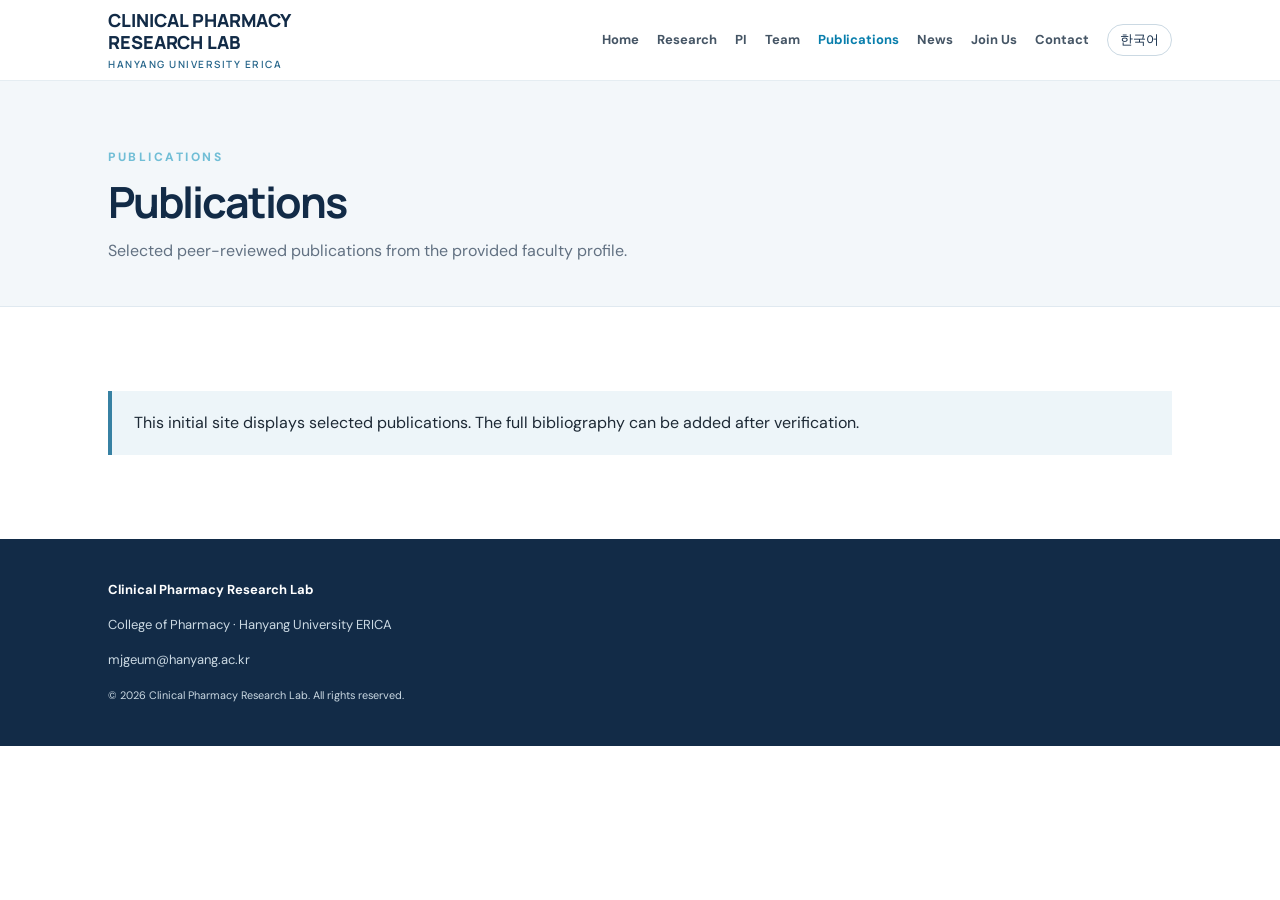
==== publications.html @ fd106b97 "Add files via upload" ====
<!doctype html><html lang="en"><head><meta charset="utf-8"><meta name="viewport" content="width=device-width,initial-scale=1"><meta name="description" content="Clinical Pharmacy Research Lab, Hanyang University ERICA. Medication effectiveness, safety and evidence-based pharmacy research."><title>Publications | Clinical Pharmacy Research Lab · Hanyang University</title><link rel="stylesheet" href="style.css"></head><body><header><div class="wrap top"><a class="brand" href="index.html">CLINICAL PHARMACY<br>RESEARCH LAB<small>HANYANG UNIVERSITY ERICA</small></a><nav><a class="" href="index.html"><span class="en">Home</span><span class="ko" hidden>홈</span></a><a class="" href="research.html"><span class="en">Research</span><span class="ko" hidden>연구</span></a><a class="" href="pi.html"><span class="en">PI</span><span class="ko" hidden>교수소개</span></a><a class="" href="team.html"><span class="en">Team</span><span class="ko" hidden>구성원</span></a><a class="active" href="publications.html"><span class="en">Publications</span><span class="ko" hidden>논문</span></a><a class="" href="news.html"><span class="en">News</span><span class="ko" hidden>소식</span></a><a class="" href="join.html"><span class="en">Join Us</span><span class="ko" hidden>모집</span></a><a class="" href="contact.html"><span class="en">Contact</span><span class="ko" hidden>연락처</span></a><button class="lang" id="language" aria-label="Toggle language">한국어</button></nav></div></header><main><div class="pagehead"><div class="wrap"><div class="eyebrow">PUBLICATIONS</div><h1><span class="en">Publications</span><span class="ko" hidden>주요 연구실적</span></h1><p><span class="en">Selected peer-reviewed publications from the provided faculty profile.</span><span class="ko" hidden>첨부된 교수 프로필에 수록된 학술논문 중 주요 논문을 우선 정리했습니다.</span></p></div></div><section class="section"><div class="wrap"><div class="notice"><span class="en">This initial site displays selected publications. The full bibliography can be added after verification.</span><span class="ko" hidden>현재는 주요 논문을 먼저 수록했습니다. 전체 논문 목록은 확인 후 추가할 수 있습니다.</span></div><div id="pubs"></div></div></section></main><footer class="footer"><div class="wrap"><strong>Clinical Pharmacy Research Lab</strong><p>College of Pharmacy · Hanyang University ERICA</p><p>mjgeum@hanyang.ac.kr</p><small>© 2026 Clinical Pharmacy Research Lab. All rights reserved.</small></div></footer><script src="data.js"></script><script src="script.js"></script></body></html>
---- style.css ----
@import url('https://fonts.googleapis.com/css2?family=DM+Sans:wght@400;500;600;700&family=Manrope:wght@400;500;600;700;800&display=swap');:root{--navy:#122b47;--blue:#26658a;--light:#f3f7fa;--ink:#1d2935;--muted:#627182}*{box-sizing:border-box}body{margin:0;font-family:'DM Sans',Arial,sans-serif;color:var(--ink);line-height:1.7}a{color:inherit;text-decoration:none}header{background:white;border-bottom:1px solid #e5edf2;position:sticky;top:0;z-index:10}.wrap{max-width:1120px;margin:auto;padding:0 28px}.top{display:flex;align-items:center;justify-content:space-between;gap:20px;min-height:80px}.brand{font-family:Manrope,sans-serif;font-size:18px;font-weight:800;color:var(--navy);line-height:1.2}.brand small{display:block;font-size:10px;font-weight:600;letter-spacing:1.5px;color:var(--blue);margin-top:5px}nav{display:flex;gap:18px;align-items:center;flex-wrap:wrap}nav a{font-size:13px;font-weight:700;color:#455565}nav a.active,nav a:hover{color:#087eac}.lang{border:1px solid #cbd9e3;border-radius:20px;padding:6px 12px;background:white;cursor:pointer;color:var(--navy)}.hero{background:linear-gradient(110deg,#102940 0%,#1c5273 68%,#327d98 100%);color:white;padding:100px 0 105px}.eyebrow{font-size:12px;font-weight:800;letter-spacing:2.5px;text-transform:uppercase;color:#71bed6}.hero .eyebrow{color:#a9e2ef}h1,h2,h3{font-family:Manrope,Arial,sans-serif;line-height:1.25}h1{font-size:clamp(36px,5.5vw,64px);max-width:850px;margin:18px 0 24px;letter-spacing:-2px}h2{font-size:32px;letter-spacing:-.7px;color:var(--navy);margin:10px 0 25px}h3{font-size:19px;color:var(--navy)}.lead{font-size:18px;max-width:770px;opacity:.92}.btn{display:inline-block;background:white;color:var(--navy);padding:12px 22px;font-weight:700;border-radius:4px;margin:20px 10px 0 0}.btn.secondary{background:transparent;color:white;border:1px solid #b5d5e4}.pagehead{padding:66px 0 42px;background:var(--light);border-bottom:1px solid #e0e9f0}.pagehead h1{font-size:43px;color:var(--navy);margin:8px 0}.pagehead p{color:var(--muted);margin:0}.section{padding:64px 0}.section.alt{background:#f7fafc}.cards{display:grid;grid-template-columns:repeat(2,1fr);gap:20px}.card{border:1px solid #dce6ee;background:white;border-radius:8px;padding:28px}.card .num{font-weight:800;color:#2e86a7;font-size:12px;letter-spacing:2px}.card p{color:#536476;margin-bottom:0}.small{color:var(--muted);font-size:14px}.pill{display:inline-block;background:#e7f2f7;color:#1d6685;padding:5px 10px;font-size:12px;font-weight:700;border-radius:30px}.timeline{border-left:2px solid #d4e4ed;padding-left:25px}.timeline p{margin:0 0 20px}.timeline strong{display:block;color:var(--navy)}.pub{padding:20px 0;border-bottom:1px solid #e4edf3}.pub .year{font-size:12px;font-weight:800;color:#247d9d}.pub h3{font-size:16px;margin:5px 0}.pub p{font-size:13px;color:#657686;margin:3px 0}.notice{background:#edf5f9;border-left:4px solid #3781a3;padding:18px 22px;margin:20px 0}.footer{background:#122b47;color:#cbd9e3;padding:40px 0;font-size:13px}.footer strong{color:white}.split{display:grid;grid-template-columns:1fr 1fr;gap:40px}.portrait{background:#e6eff5;border:1px dashed #a8bdcb;border-radius:8px;min-height:240px;display:flex;align-items:center;justify-content:center;color:#688297;text-align:center;padding:20px}ul{padding-left:20px}li{margin:8px 0}@media(max-width:820px){.top{display:block;padding:16px 0}nav{margin-top:18px;gap:12px}.cards,.split{grid-template-columns:1fr}.hero{padding:70px 0}.section{padding:42px 0}}
/* Join Us */
.admission{padding:28px;border:1px solid #d9e4ed;border-radius:12px;background:#f6f9fc;margin-bottom:30px}.admission h2{margin:13px 0}.admission-link{display:inline-block;background:#184e80;color:#fff!important;text-decoration:none;margin-top:12px}.join-cards{display:grid;grid-template-columns:repeat(3,minmax(0,1fr));gap:18px}.join-card{padding:22px;border:1px solid #d9e3ed;border-radius:12px;background:#fff}.join-card h3{font-size:17px;margin:0 0 12px;color:#142e4c}.join-card p{font-size:14px;line-height:1.85;color:#52657b}.apply-heading{margin:45px 0 25px}.apply-steps{display:grid;grid-template-columns:repeat(4,minmax(0,1fr));gap:12px}.apply-step{border-top:2px solid #b9cfe2;padding-top:18px;position:relative}.apply-step:before{content:"";position:absolute;top:-7px;left:0;width:12px;height:12px;border-radius:50%;background:#174e83}.apply-step:last-child:before{background:#e9812f}.apply-step b{font-size:12px;color:#e97827;letter-spacing:.06em}.apply-step h3{font-size:15px;margin:8px 0}.apply-step p{font-size:13px;color:#536980;line-height:1.7}.join-outro{margin-top:35px}.contact-link{font-weight:700;color:#174e83}@media(max-width:820px){.join-cards{grid-template-columns:1fr}.apply-steps{grid-template-columns:repeat(2,minmax(0,1fr));row-gap:24px}}@media(max-width:480px){.apply-steps{grid-template-columns:1fr}}

/* Contact */
.contact-map-header{display:flex;justify-content:space-between;align-items:center;gap:16px;flex-wrap:wrap;margin:44px 0 16px}.contact-map-header h2{margin:0}.map-link{color:#175783;font-weight:700;text-decoration:underline;text-underline-offset:3px}.map-frame{overflow:hidden;border:1px solid #dce6ee;border-radius:12px}.map-frame iframe{display:block}.contact-cards a{color:#175783;overflow-wrap:anywhere}

/* Professor portrait */
.portrait{padding:0;min-height:0;background:transparent;border:0;display:block;max-width:330px;overflow:hidden}.professor-photo{display:block;width:100%;height:auto;object-fit:contain;border-radius:8px}.team-photo{width:160px;max-width:100%;margin-bottom:20px}.home-pi{display:grid;grid-template-columns:180px 1fr;gap:32px;align-items:center}.home-pi-image{max-width:180px}@media(max-width:600px){.home-pi{grid-template-columns:1fr}.home-pi-image{max-width:160px}}

/* Home: user-provided original photographs */
.home-hero-images{display:grid;grid-template-columns:1fr 1fr;gap:18px;margin:28px 0 26px;align-items:stretch}.home-hero-images img{display:block;width:100%;aspect-ratio:2.65/1;object-fit:cover;border-radius:9px;background:white}.hero-subtitle{font-size:18px;line-height:1.7;color:#e2f2fa;font-weight:600}@media(max-width:680px){.home-hero-images{grid-template-columns:1fr}.home-hero-images img{aspect-ratio:2.65/1}}

/* Compact homepage: reveal research cards on initial desktop viewport */
@media(min-width:821px){
body:has(.home-research) .top{min-height:62px}
body:has(.home-research) .brand{font-size:15px}
body:has(.home-research) .hero{padding:26px 0 28px;background:linear-gradient(120deg,#f7fafc,#eaf2f8);color:#122b47}
body:has(.home-research) .hero .eyebrow{color:#dc7926;letter-spacing:1.5px}
body:has(.home-research) .hero h1{font-size:clamp(27px,3vw,38px);max-width:none;margin:7px 0 8px;letter-spacing:-1px}
body:has(.home-research) .hero-subtitle{font-size:15px;line-height:1.4;color:#3e566d}
body:has(.home-research) .home-hero-images{max-width:810px;gap:14px;margin:14px 0 12px}
body:has(.home-research) .home-hero-images img{aspect-ratio:3.6/1;object-fit:cover}
body:has(.home-research) .home-lead{font-size:13px;line-height:1.5;max-width:1000px;margin:8px 0 0;color:#465d72}
body:has(.home-research) .hero .btn{padding:8px 14px;margin:10px 8px 0 0;background:#174e83;color:#fff;font-size:13px}
body:has(.home-research) .hero .btn.secondary{background:transparent;color:#174e83;border-color:#174e83}
body:has(.home-research) .home-research{padding:26px 0 38px}
body:has(.home-research) .home-research h2{font-size:25px;margin:6px 0 14px}
body:has(.home-research) .home-research .cards{grid-template-columns:repeat(4,minmax(0,1fr));gap:12px}
body:has(.home-research) .home-research .card{padding:16px}
body:has(.home-research) .home-research .card h3{font-size:15px;margin:9px 0}
body:has(.home-research) .home-research .card p{font-size:12px;line-height:1.5}
}
@media(max-width:820px){body:has(.home-research) .hero{padding:34px 0}body:has(.home-research) .hero h1{font-size:34px}body:has(.home-research) .home-research{padding:30px 0}}

/* Single high-resolution user-selected banner: crop only its photographic upper half.
   Heading remains selectable accessible HTML rather than raster text. */
body:has(.home-research) .home-banner-photo{width:100%;height:clamp(155px,20vw,235px);overflow:hidden;border-radius:10px;margin:13px 0 10px;background:#f1f6fa}
body:has(.home-research) .home-banner-photo img{width:100%;height:auto;display:block;transform:translateY(-1.5%)}
@media(max-width:680px){body:has(.home-research) .home-banner-photo{height:clamp(110px,27vw,180px)}body:has(.home-research) .home-banner-photo img{width:100%;height:100%;object-fit:cover;object-position:top;transform:none}}

/* MJ Lab home hero: split composition with softly fading right-side photo */
body:has(.mj-hero) .mj-hero{background:linear-gradient(180deg,#fff 0%,#f2f6fa 100%);color:#102f52;padding:0;overflow:hidden}
body:has(.mj-hero) .mj-hero-layout{display:grid;grid-template-columns:51% 49%;min-height:425px;align-items:stretch;position:relative}
body:has(.mj-hero) .mj-hero-copy{padding:56px 10px 38px 0;position:relative;z-index:1}
body:has(.mj-hero) .mj-hero .eyebrow{color:#e97827;font-size:12px;letter-spacing:1.1px;line-height:1.5}
body:has(.mj-hero) .mj-hero h1{font-size:clamp(32px,3.5vw,49px);letter-spacing:-1.8px;line-height:1.27;color:#10365e;margin:18px 0 16px;max-width:640px;font-weight:800;word-break:keep-all}
body:has(.mj-hero) .mj-hero-desc{font-size:16px;line-height:1.85;color:#4c5b6b;max-width:550px;margin:0;word-break:keep-all}
body:has(.mj-hero) .mj-hero-actions{display:flex;flex-wrap:wrap;gap:10px;margin-top:22px}
body:has(.mj-hero) .mj-hero .btn{background:#164c80;color:white;border:1px solid #164c80;padding:10px 17px;margin:0;border-radius:6px;font-size:14px}
body:has(.mj-hero) .mj-hero .btn.secondary{background:transparent;color:#164c80}
body:has(.mj-hero) .mj-hero-signature{font-size:13px;color:#6c7c8b;line-height:1.7;margin:32px 0 0}
body:has(.mj-hero) .mj-hero-signature strong{color:#1d344b}
body:has(.mj-hero) .mj-hero-visual{background-image:linear-gradient(90deg,#f9fbfd 0%,rgba(249,251,253,.82) 10%,rgba(249,251,253,.05) 42%,rgba(249,251,253,0) 100%),url('assets/mj-hero-pharmacy.png');background-position:center,left center;background-size:cover,cover;background-repeat:no-repeat;min-height:400px;margin-right:calc(min(0px,(1120px - 100vw)/2));}
body:has(.mj-hero) .home-research{padding-top:35px}
@media(max-width:820px){body:has(.mj-hero) .mj-hero-layout{grid-template-columns:1fr;min-height:0}body:has(.mj-hero) .mj-hero-copy{padding:36px 0 20px}body:has(.mj-hero) .mj-hero h1{font-size:clamp(30px,6vw,42px)}body:has(.mj-hero) .mj-hero-visual{min-height:230px;margin:0 -28px;background-image:linear-gradient(180deg,#f8fbfd,rgba(248,251,253,0) 45%),url('assets/mj-hero-pharmacy.png');background-position:center,center 43%}body:has(.mj-hero) .mj-hero-signature{margin-top:22px}}

/* Home: research and news only */
.home-section-heading{display:flex;align-items:center;justify-content:space-between;gap:16px;margin-bottom:22px}.home-section-heading h2{margin:0}.home-news-list{display:grid;grid-template-columns:repeat(2,minmax(0,1fr));gap:18px}.news-page-list{display:grid;gap:18px}.news-meta{display:flex;align-items:center;gap:14px;margin-bottom:16px;color:#65768b;font-size:.88rem}.news-tag{font-weight:700;color:#e97721}.news-entry{padding:28px}.news-entry h2{font-size:1.3rem;line-height:1.5}.news-entry p{margin:8px 0}.home-news-list .card h3{line-height:1.5}@media(max-width:720px){.home-news-list{grid-template-columns:1fr}.home-section-heading{align-items:flex-start}.news-entry{padding:20px}}

/* Contact: vertically stacked details above a full-width map */
.contact-details{width:100%;margin:0 0 22px}.contact-detail{display:grid;grid-template-columns:155px minmax(0,1fr);gap:12px;padding:13px 0;border-bottom:1px dashed #dbe4ec;font-size:15px;align-items:start}.contact-label{color:#61748a}.contact-detail a{color:#155287}.contact-map-header{margin-top:20px}.map-frame{overflow:hidden;border-radius:7px}.map-frame iframe{display:block;width:100%;height:390px}
/* PI photo: compact portrait alongside professor details */
body:has(.professor-photo) .section:first-of-type .split{grid-template-columns:230px minmax(0,1fr);gap:32px;align-items:center}
body:has(.professor-photo) .portrait{width:220px;max-width:100%}
body:has(.professor-photo) .professor-photo{width:100%;height:auto;object-fit:contain}
@media(max-width:600px){.contact-detail{grid-template-columns:95px minmax(0,1fr);gap:10px;font-size:14px}.map-frame iframe{height:320px}body:has(.professor-photo) .section:first-of-type .split{grid-template-columns:135px minmax(0,1fr);gap:16px}body:has(.professor-photo) .portrait{width:135px}}

/* Research philosophy and four pillars */
.pillars-layout{display:grid;grid-template-columns:minmax(0,1fr) minmax(210px,1.05fr) minmax(0,1fr);gap:22px;align-items:center;margin-top:30px}
.pillar-side{display:grid;gap:20px}
.pillar-box{min-height:115px;display:flex;align-items:center;justify-content:center;text-align:center;padding:22px;border:1px solid #dce5ef;border-radius:16px;background:#fff;color:#113b68;font-size:1.06rem;line-height:1.65;box-shadow:0 8px 25px rgba(18,55,88,.04)}
.pillar-wordcloud{display:flex;justify-content:center;align-items:center}
.pillar-wordcloud img{display:block;width:100%;max-width:330px;height:auto;object-fit:contain}
@media(max-width:760px){.pillars-layout{grid-template-columns:1fr;gap:16px}.pillar-wordcloud{grid-row:1}.pillar-wordcloud img{max-width:250px}.pillar-side{gap:12px}.pillar-box{min-height:75px;padding:15px}}

/* Research pillars: readable editorial cards and original sharpened word cloud */
.pillars-layout{display:grid;grid-template-columns:minmax(0,1fr) minmax(250px,.95fr) minmax(0,1fr);gap:18px;align-items:center;margin-top:30px}
.pillar-side{display:grid;gap:18px}
.pillar-card{border:1px solid var(--pillar-border);border-radius:15px;background:var(--pillar-bg);padding:22px 20px;min-height:218px;box-shadow:0 6px 22px rgba(18,55,88,.045);position:relative}
.pillar-effect{--pillar-border:#b8ddf9;--pillar-bg:#f0f8ff;--pillar-accent:#1c80cf}
.pillar-data{--pillar-border:#f9d6b7;--pillar-bg:#fff7f0;--pillar-accent:#e77a27}
.pillar-oncology{--pillar-border:#b9e9e1;--pillar-bg:#effbf8;--pillar-accent:#159c8d}
.pillar-team{--pillar-border:#d8c8fb;--pillar-bg:#f8f4ff;--pillar-accent:#7751ca}
.pillar-card-head{display:flex;align-items:flex-start;gap:12px}
.pillar-num{font-size:12px;font-weight:800;color:var(--pillar-accent);border:1px solid var(--pillar-border);border-radius:50%;height:34px;min-width:34px;display:grid;place-items:center;background:white}
.pillar-card h3{font-size:16px;line-height:1.45;color:#123f70;margin:2px 0 12px;word-break:keep-all}
.pillar-card ul{margin:0;padding-left:19px;font-size:13px;line-height:1.8;color:#43576c;word-break:keep-all}
.pillar-card li::marker{color:var(--pillar-accent)}
.pillar-wordcloud{display:flex;justify-content:center;align-items:center;min-width:0;padding:14px;border-radius:50%;background:radial-gradient(circle,#fff 57%,#f1f8ff 82%,transparent 83%)}
.pillar-wordcloud img{width:100%;max-width:325px;height:auto;object-fit:contain;image-rendering:auto}
@media(max-width:930px){.pillars-layout{grid-template-columns:1fr 1fr}.pillar-wordcloud{grid-column:1/-1;grid-row:1;max-width:350px;margin:auto}.pillar-card{min-height:200px}}
@media(max-width:620px){.pillars-layout{grid-template-columns:1fr}.pillar-wordcloud{grid-column:1;max-width:280px}.pillar-card{min-height:0;padding:18px}.pillar-card h3{font-size:15px}}

/* Connected four-pillar research infographic — October 2026 */
body:has(.pillar-hub) .section.alt{background:#fff}
body:has(.pillar-hub) .pillars-layout{grid-template-columns:minmax(0,1fr) minmax(280px,.83fr) minmax(0,1fr);gap:0;align-items:center;margin-top:34px}
body:has(.pillar-hub) .pillar-side{gap:24px;z-index:1}
body:has(.pillar-hub) .pillar-card{min-height:292px;padding:22px 23px;border-radius:16px;box-shadow:0 6px 25px rgba(23,54,86,.035);overflow:visible}
body:has(.pillar-hub) .pillar-card-head{align-items:center;gap:12px}
body:has(.pillar-hub) .pillar-num{width:43px;height:43px;min-width:43px;font-size:17px;color:white;background:var(--pillar-accent);border:0}
body:has(.pillar-hub) .pillar-card h3{font-size:16px;margin:0;flex:1;line-height:1.5}
body:has(.pillar-hub) .pillar-icon{display:grid;place-items:center;width:44px;height:44px;min-width:44px;border-radius:50%;font-size:28px;color:var(--pillar-accent);background:color-mix(in srgb,var(--pillar-accent) 11%,white)}
body:has(.pillar-hub) .pillar-description{font-size:13px;line-height:1.75;color:#40536c;margin:15px 0 11px;word-break:keep-all}
body:has(.pillar-hub) .pillar-divider{height:1px;background:color-mix(in srgb,var(--pillar-accent) 18%,#dce3eb);margin:12px 0}
body:has(.pillar-hub) .pillar-card ul{font-size:12.5px;line-height:1.65;padding-left:18px}
body:has(.pillar-hub) .pillar-card li{margin:5px 0}
body:has(.pillar-hub) .pillar-hub{z-index:2;position:relative;width:calc(100% + 8px);aspect-ratio:1;margin:0 -4px;padding:20px;border:1.5px solid #e1e8f2;border-radius:50%;background:radial-gradient(circle at 50% 50%,white 63%,#f1f7fc 87%,#fdf9ff 100%);box-shadow:0 4px 20px rgba(29,64,98,.025)}
body:has(.pillar-hub) .pillar-hub img{max-width:none;width:100%;height:100%;object-fit:contain;border-radius:50%;mix-blend-mode:multiply}
body:has(.pillar-hub) .pillar-connected:after{content:'';position:absolute;top:50%;width:42px;border-top:2px solid var(--pillar-accent);opacity:.85;z-index:0}
body:has(.pillar-hub) .pillar-left:after{left:100%}
body:has(.pillar-hub) .pillar-right:after{right:100%}
body:has(.pillar-hub) .pillar-connected:before{content:'';position:absolute;top:calc(50% - 5px);width:10px;height:10px;background:var(--pillar-accent);border:3px solid #fff;border-radius:50%;box-shadow:0 0 0 1px var(--pillar-accent);z-index:3}
body:has(.pillar-hub) .pillar-left:before{left:calc(100% + 30px)}
body:has(.pillar-hub) .pillar-right:before{right:calc(100% + 30px)}
@media(max-width:1100px){body:has(.pillar-hub) .pillars-layout{grid-template-columns:minmax(0,1fr) minmax(220px,.75fr) minmax(0,1fr)}body:has(.pillar-hub) .pillar-card{padding:18px;min-height:315px}body:has(.pillar-hub) .pillar-card h3{font-size:14px}body:has(.pillar-hub) .pillar-icon{width:32px;height:32px;min-width:32px;font-size:22px}}
@media(max-width:930px){body:has(.pillar-hub) .pillars-layout{grid-template-columns:1fr 1fr;gap:18px}body:has(.pillar-hub) .pillar-hub{grid-column:1/-1;grid-row:1;width:310px;max-width:100%;margin:0 auto}body:has(.pillar-hub) .pillar-side{gap:18px}body:has(.pillar-hub) .pillar-card{min-height:275px}body:has(.pillar-hub) .pillar-connected:before,body:has(.pillar-hub) .pillar-connected:after{display:none}}
@media(max-width:620px){body:has(.pillar-hub) .pillars-layout{grid-template-columns:1fr}body:has(.pillar-hub) .pillar-hub{grid-column:1;max-width:275px}body:has(.pillar-hub) .pillar-card{min-height:0;padding:20px}body:has(.pillar-hub) .pillar-card h3{font-size:15px}}

/* 2026-10-08: streamlined research page */
.philosophy-layout{display:grid;grid-template-columns:minmax(0,1.15fr) minmax(280px,.85fr);align-items:center;gap:32px;min-height:270px}
.philosophy-copy .lead{max-width:760px;line-height:1.95;word-break:keep-all}
.philosophy-visual{position:relative;min-width:0;display:flex;justify-content:center;align-items:center;overflow:hidden;background:radial-gradient(ellipse at 65% 50%,#f3f9ff 0%,#fff 72%);border-radius:24px}
.philosophy-visual:before{content:"";position:absolute;inset:0;z-index:1;pointer-events:none;background:linear-gradient(90deg,#fff 0%,rgba(255,255,255,.1) 26%,transparent 65%)}
.philosophy-visual img{display:block;width:100%;max-width:420px;height:auto;mix-blend-mode:multiply;mask-image:radial-gradient(ellipse,#000 60%,transparent 97%);-webkit-mask-image:radial-gradient(ellipse,#000 60%,transparent 97%)}
.research-four-grid{display:grid;grid-template-columns:repeat(4,minmax(0,1fr));gap:18px;margin-top:28px}
.research-simple-card{border:1px solid #dce5ef;border-radius:14px;background:#fff;padding:23px 20px;min-height:142px;box-shadow:0 5px 18px rgba(12,50,89,.035)}
.research-simple-num{display:block;color:#ee7b24;font-weight:800;font-size:13px;margin-bottom:18px}
.research-simple-card h3{font-size:16px;line-height:1.6;color:#123c68;margin:0;word-break:keep-all}
@media(max-width:850px){.philosophy-layout{grid-template-columns:1fr}.philosophy-visual{max-width:400px;margin:auto}.research-four-grid{grid-template-columns:repeat(2,minmax(0,1fr))}}
@media(max-width:520px){.research-four-grid{grid-template-columns:1fr}.research-simple-card{min-height:105px}.philosophy-visual{max-width:310px}}
/* Equal heading typography for Home Research and News */
.home-research .home-section-heading h2,.home-news .home-section-heading h2{font-size:28px!important;line-height:1.25!important;font-weight:750!important;letter-spacing:-.025em!important}


/* Final layout: original detailed, colored research pillars; no connecting lines */
.research-four-grid{display:grid;grid-template-columns:repeat(2,minmax(0,1fr));gap:20px;margin-top:28px}
.research-four-grid .pillar-card{min-height:260px;padding:24px 26px;border-radius:16px;background:var(--pillar-bg);border:1px solid var(--pillar-border);box-shadow:0 5px 18px rgba(18,55,88,.035)}
.research-four-grid .pillar-card-head{display:flex;align-items:center;gap:14px}
.research-four-grid .pillar-num{display:grid;place-items:center;flex-shrink:0;width:42px;height:42px;border-radius:50%;background:var(--pillar-accent);color:white;font-size:16px;font-weight:800;border:0}
.research-four-grid .pillar-card h3{flex:1;margin:0;color:#123f70;font-size:18px;line-height:1.5}
.research-four-grid .pillar-icon{display:grid;place-items:center;flex-shrink:0;width:42px;height:42px;border-radius:50%;color:var(--pillar-accent);background:color-mix(in srgb,var(--pillar-accent) 12%,white);font-size:25px}
.research-four-grid .pillar-description{font-size:14px;line-height:1.8;color:#40536c;margin:17px 0 12px}
.research-four-grid .pillar-divider{height:1px;background:color-mix(in srgb,var(--pillar-accent) 20%,#dce3eb);margin:14px 0}
.research-four-grid .pillar-card ul{font-size:13.5px;line-height:1.75;margin:0;padding-left:20px}
.research-four-grid .pillar-card li{margin:5px 0}
@media(max-width:740px){.research-four-grid{grid-template-columns:1fr}.research-four-grid .pillar-card{min-height:0;padding:20px}.research-four-grid .pillar-card h3{font-size:16px}}
/* Both home headings use the same typography regardless of markup structure */
body:has(.mj-hero) .home-research h2,body:has(.mj-hero) .home-news h2{font-size:28px!important;font-weight:700!important;line-height:1.3!important;letter-spacing:-.025em!important;margin:6px 0 18px!important}
body:has(.mj-hero) .home-news .home-section-heading h2{margin:6px 0 18px!important}
/* Lighter main hero heading */
body:has(.mj-hero) .mj-hero h1{font-weight:600!important}
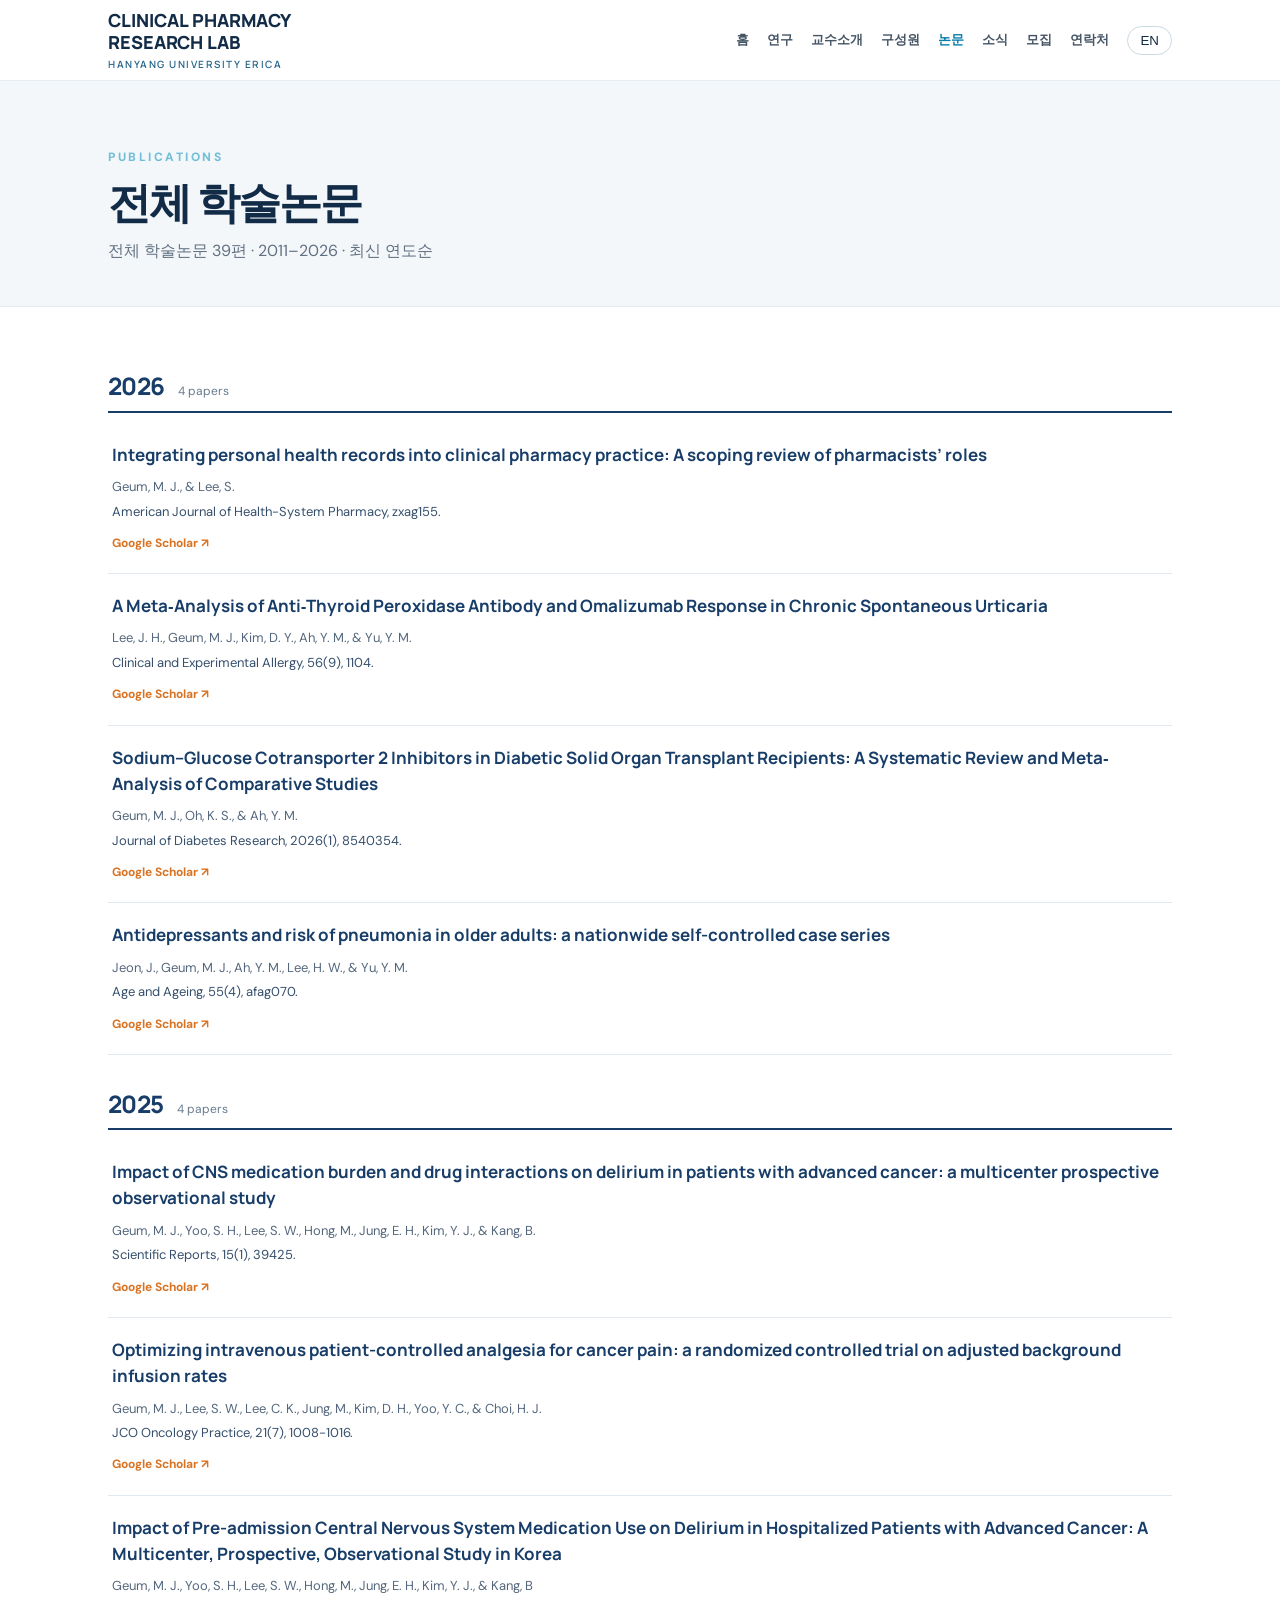
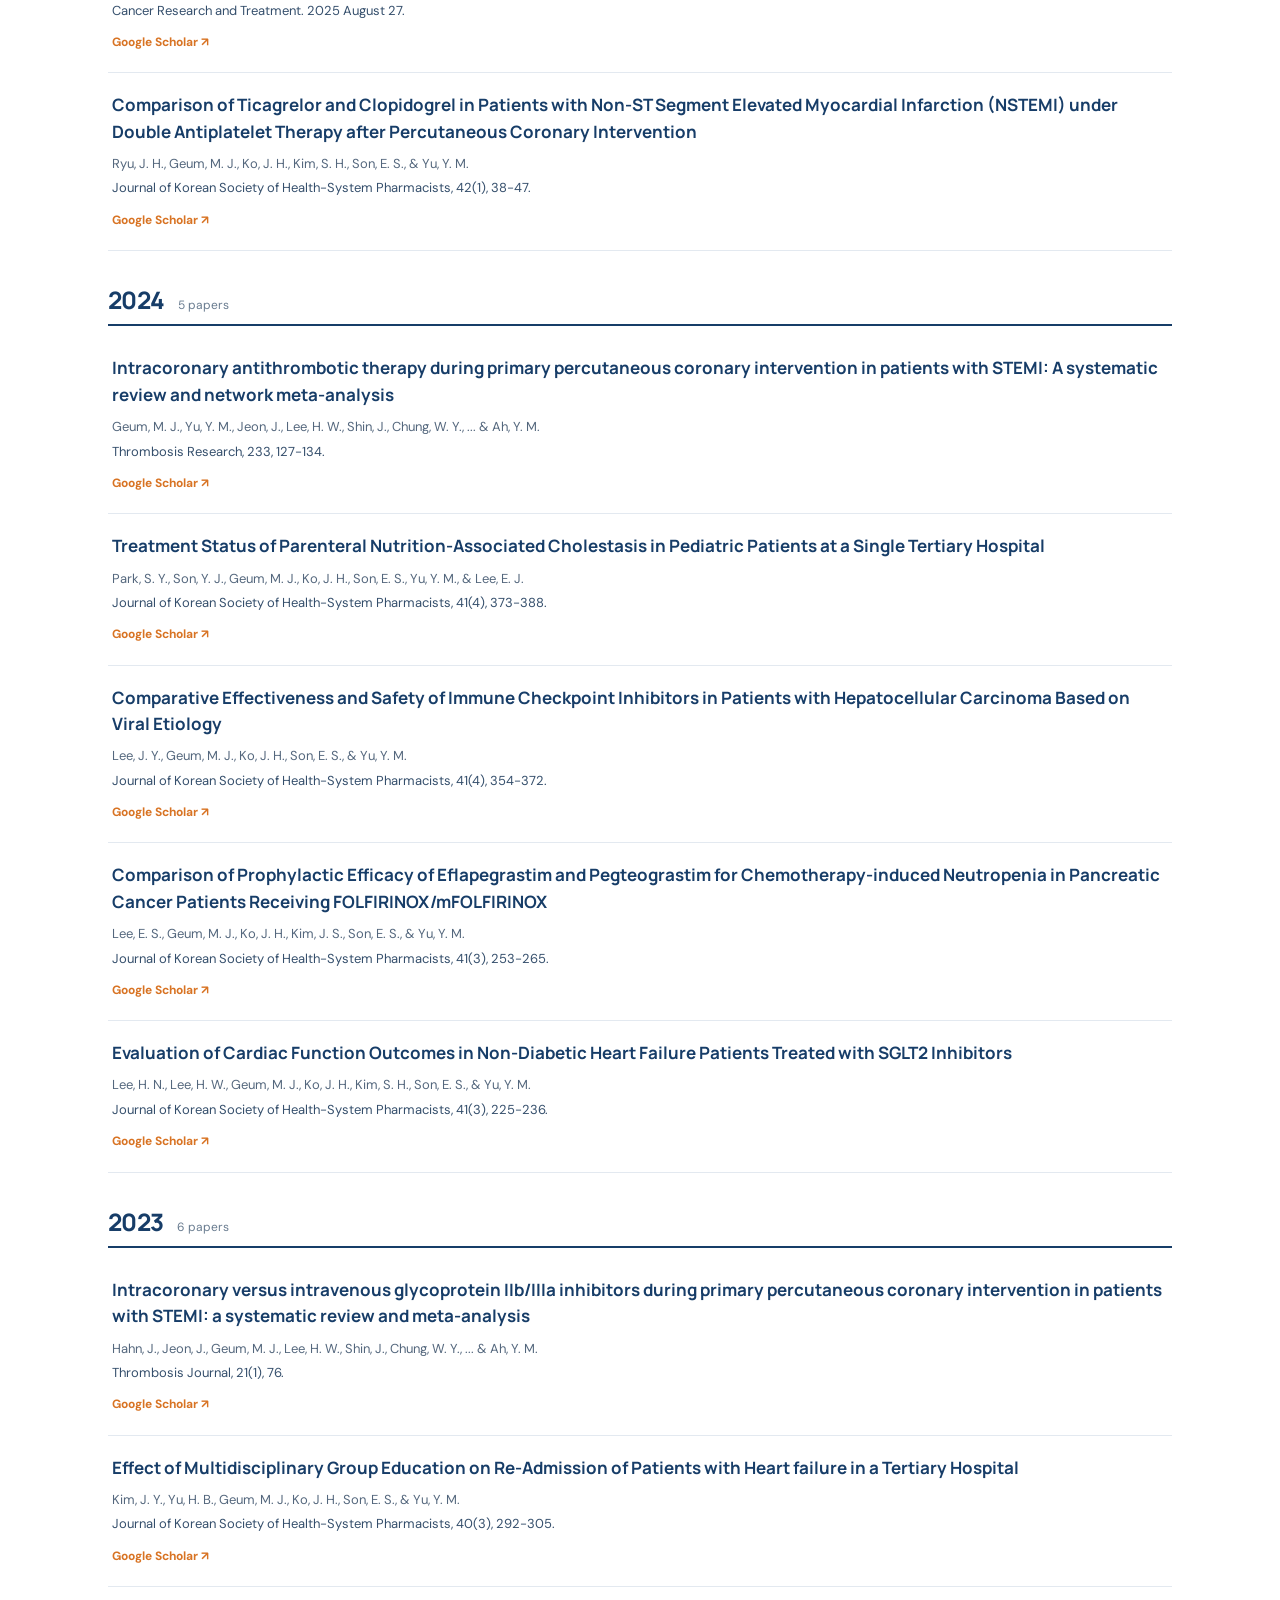
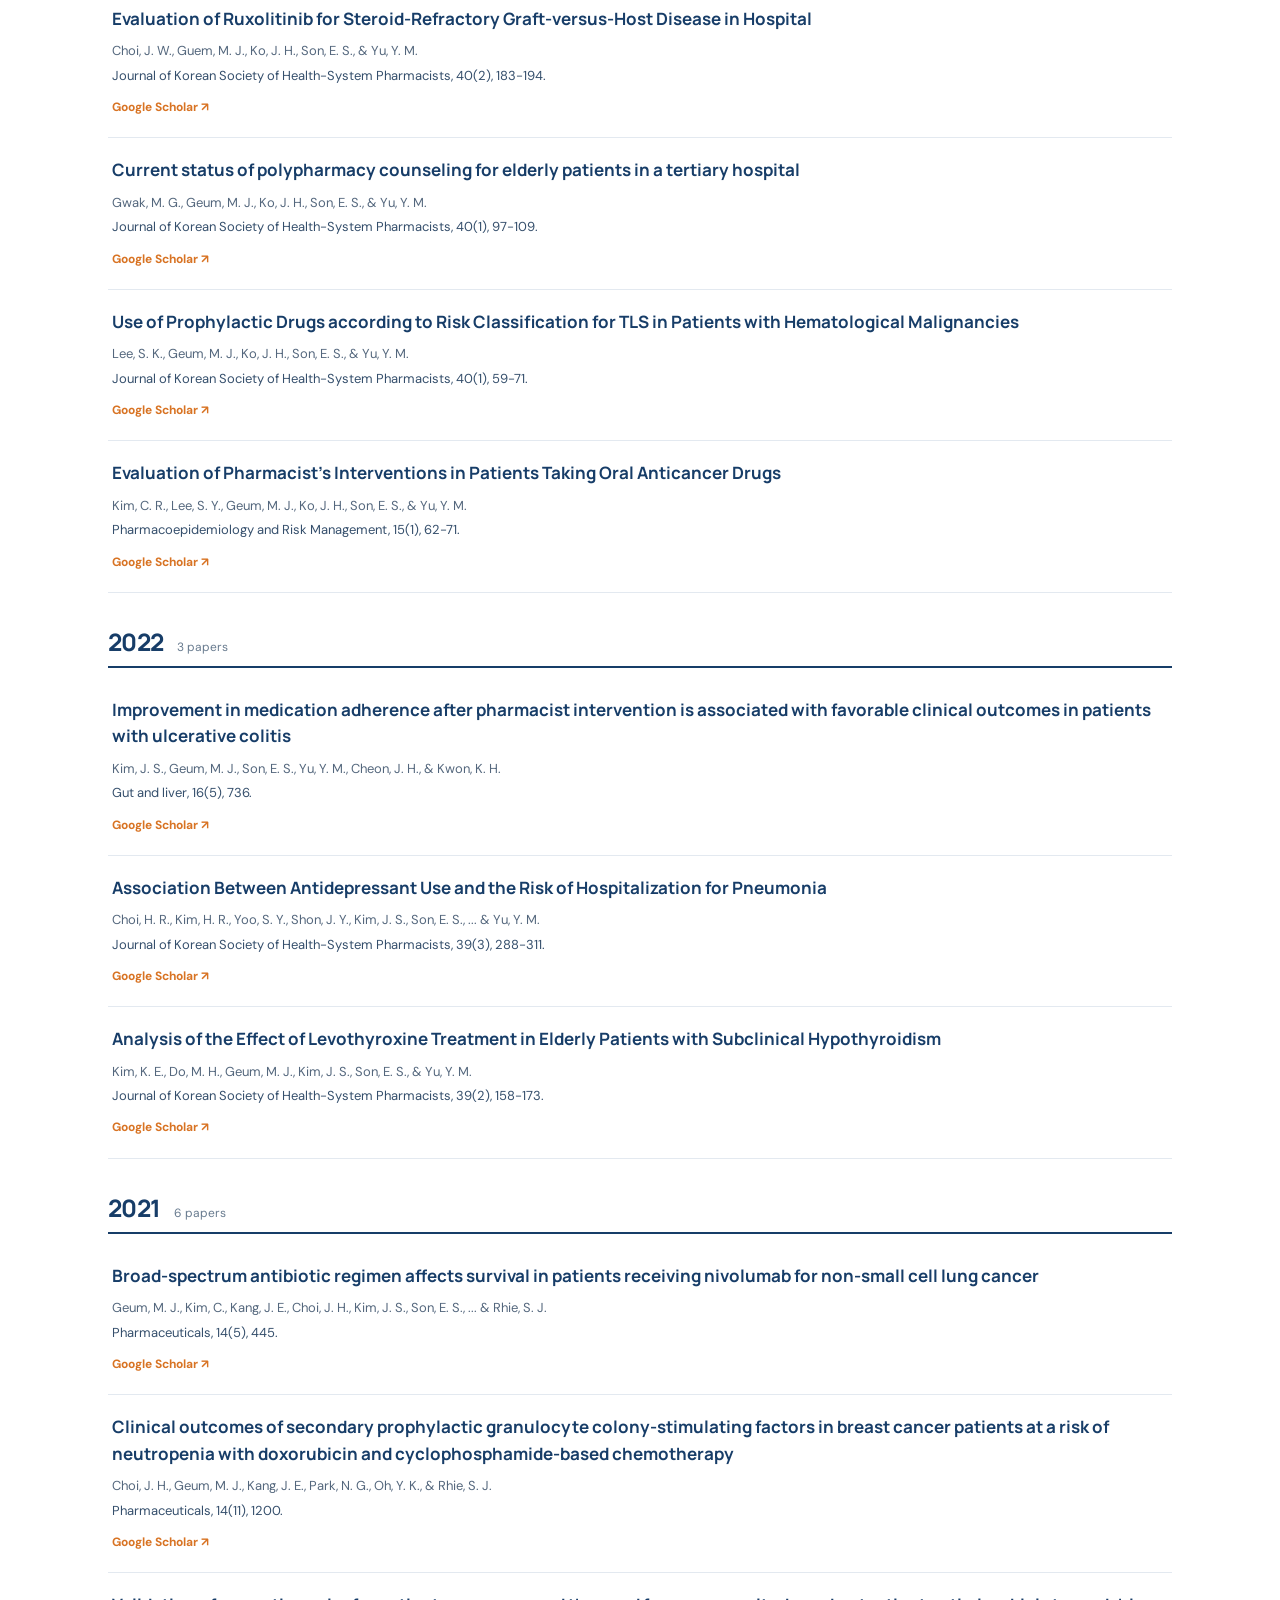
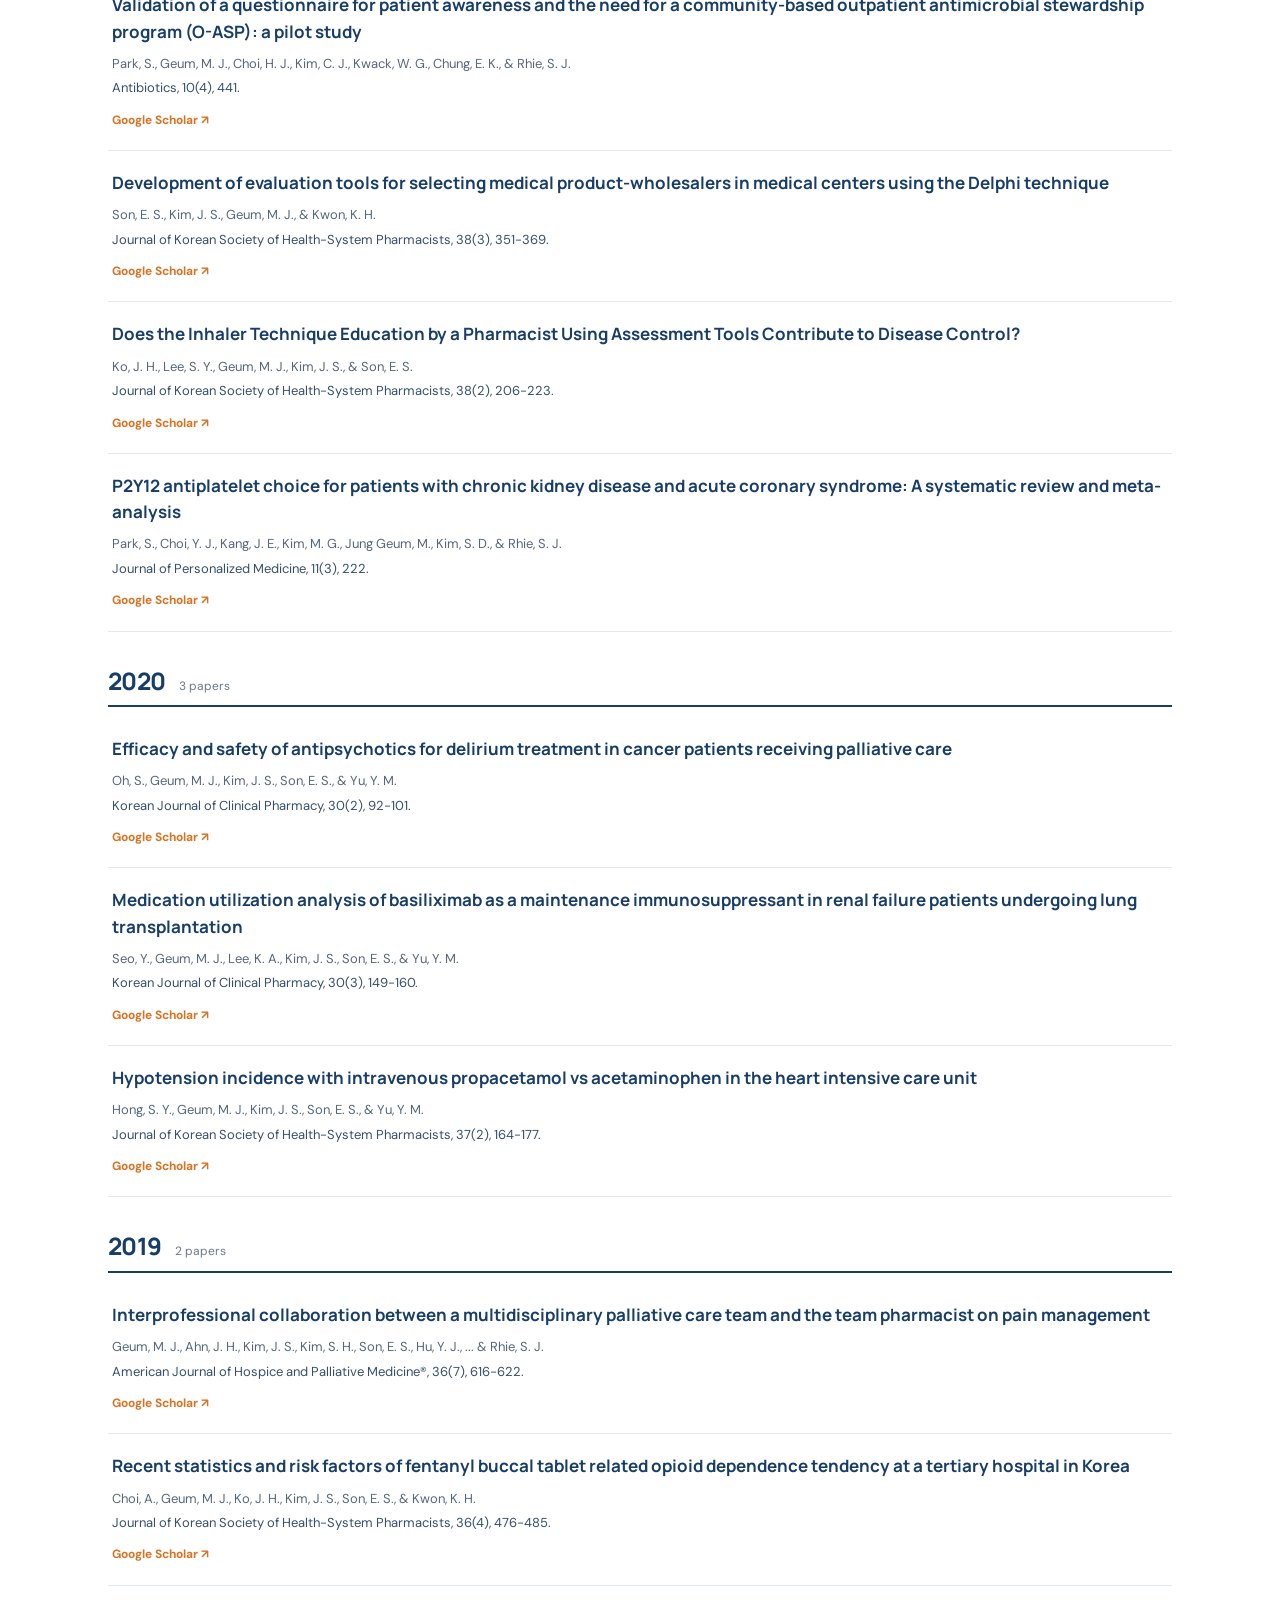
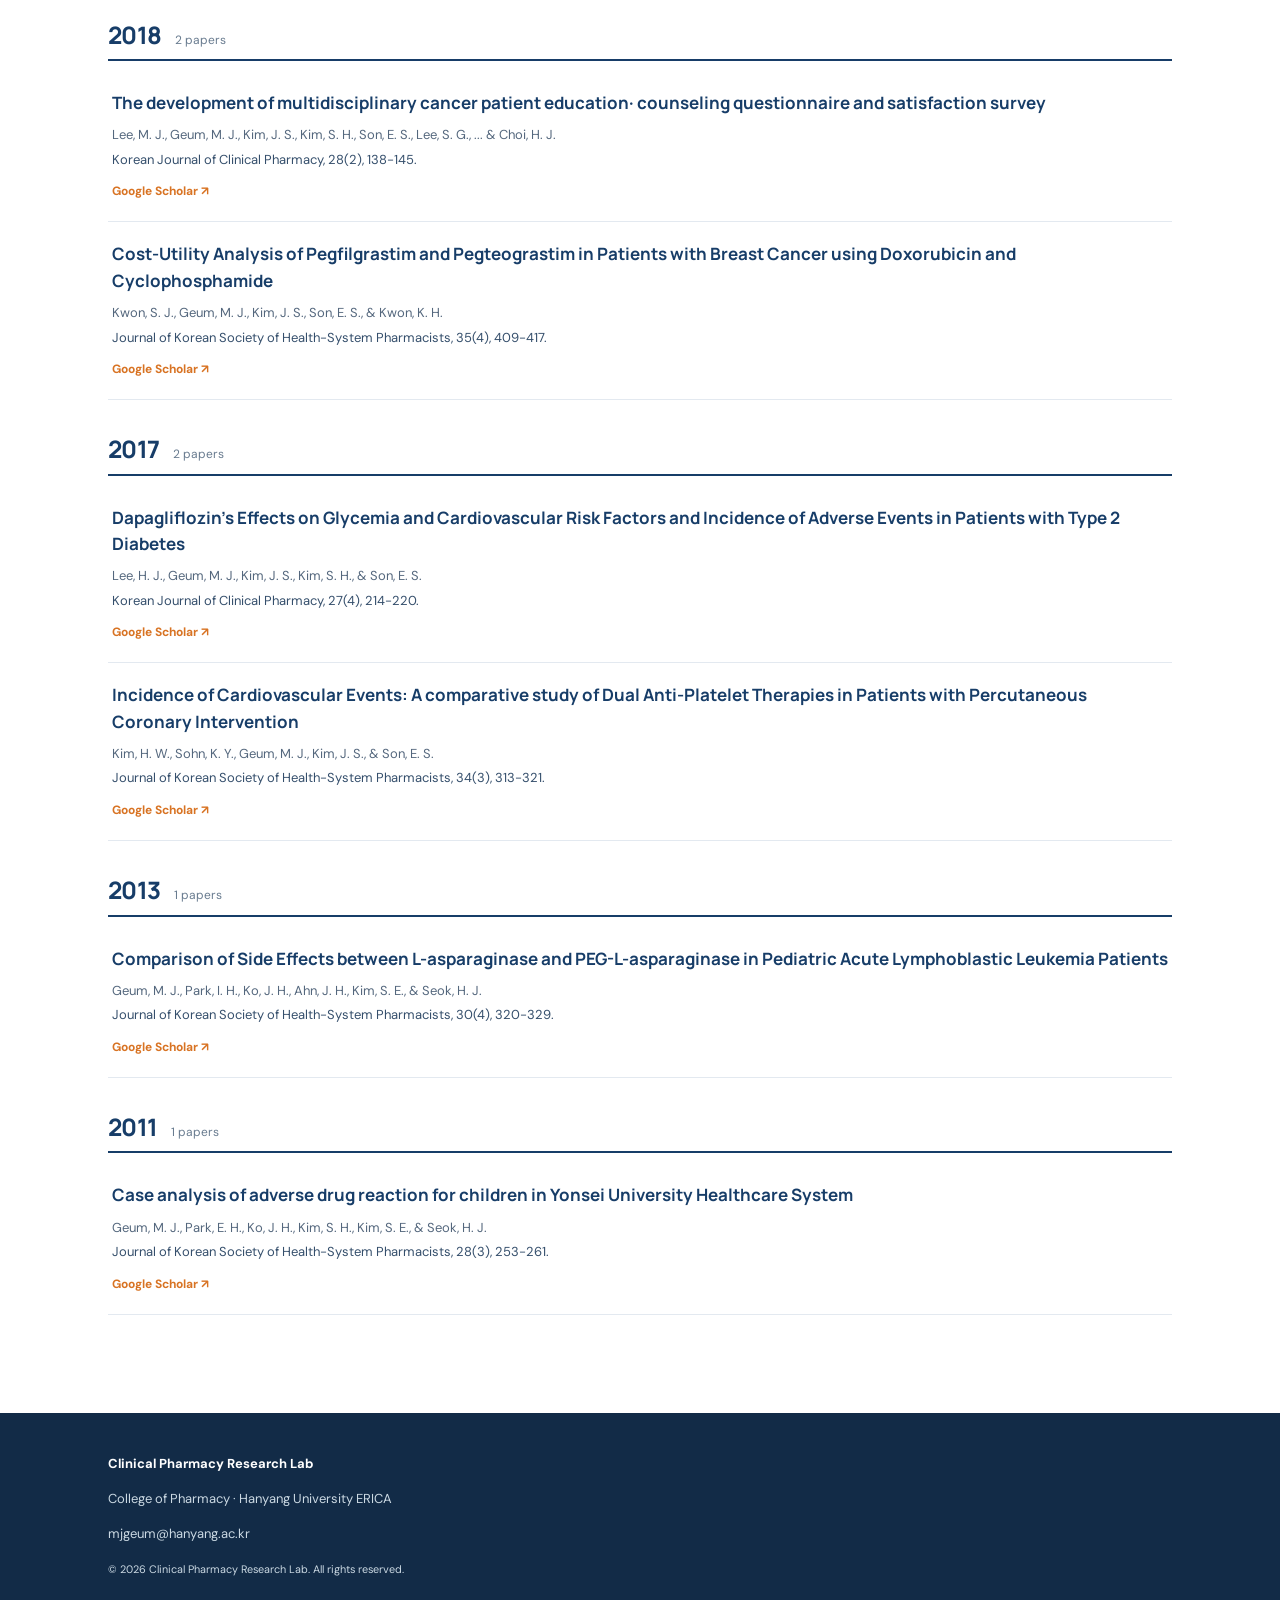
==== commit 50454ea1: "Add files via upload" ====
--- a/publications.html
+++ b/publications.html
@@ -1 +1,2 @@
-<!doctype html><html lang="en"><head><meta charset="utf-8"><meta name="viewport" content="width=device-width,initial-scale=1"><meta name="description" content="Clinical Pharmacy Research Lab, Hanyang University ERICA. Medication effectiveness, safety and evidence-based pharmacy research."><title>Publications | Clinical Pharmacy Research Lab · Hanyang University</title><link rel="stylesheet" href="style.css"></head><body><header><div class="wrap top"><a class="brand" href="index.html">CLINICAL PHARMACY<br>RESEARCH LAB<small>HANYANG UNIVERSITY ERICA</small></a><nav><a class="" href="index.html"><span class="en">Home</span><span class="ko" hidden>홈</span></a><a class="" href="research.html"><span class="en">Research</span><span class="ko" hidden>연구</span></a><a class="" href="pi.html"><span class="en">PI</span><span class="ko" hidden>교수소개</span></a><a class="" href="team.html"><span class="en">Team</span><span class="ko" hidden>구성원</span></a><a class="active" href="publications.html"><span class="en">Publications</span><span class="ko" hidden>논문</span></a><a class="" href="news.html"><span class="en">News</span><span class="ko" hidden>소식</span></a><a class="" href="join.html"><span class="en">Join Us</span><span class="ko" hidden>모집</span></a><a class="" href="contact.html"><span class="en">Contact</span><span class="ko" hidden>연락처</span></a><button class="lang" id="language" aria-label="Toggle language">한국어</button></nav></div></header><main><div class="pagehead"><div class="wrap"><div class="eyebrow">PUBLICATIONS</div><h1><span class="en">Publications</span><span class="ko" hidden>주요 연구실적</span></h1><p><span class="en">Selected peer-reviewed publications from the provided faculty profile.</span><span class="ko" hidden>첨부된 교수 프로필에 수록된 학술논문 중 주요 논문을 우선 정리했습니다.</span></p></div></div><section class="section"><div class="wrap"><div class="notice"><span class="en">This initial site displays selected publications. The full bibliography can be added after verification.</span><span class="ko" hidden>현재는 주요 논문을 먼저 수록했습니다. 전체 논문 목록은 확인 후 추가할 수 있습니다.</span></div><div id="pubs"></div></div></section></main><footer class="footer"><div class="wrap"><strong>Clinical Pharmacy Research Lab</strong><p>College of Pharmacy · Hanyang University ERICA</p><p>mjgeum@hanyang.ac.kr</p><small>© 2026 Clinical Pharmacy Research Lab. All rights reserved.</small></div></footer><script src="data.js"></script><script src="script.js"></script></body></html>+<!DOCTYPE html>
+<html lang="en"><head><meta charset="utf-8"/><meta content="width=device-width,initial-scale=1" name="viewport"/><meta content="Clinical Pharmacy Research Lab, Hanyang University ERICA. Medication effectiveness, safety and evidence-based pharmacy research." name="description"/><title>Publications | Clinical Pharmacy Research Lab · Hanyang University</title><link href="style.css" rel="stylesheet"/></head><body><header><div class="wrap top"><a class="brand" href="index.html">CLINICAL PHARMACY<br/>RESEARCH LAB<small>HANYANG UNIVERSITY ERICA</small></a><nav><a class="" href="index.html"><span class="en">Home</span><span class="ko" hidden="">홈</span></a><a class="" href="research.html"><span class="en">Research</span><span class="ko" hidden="">연구</span></a><a class="" href="pi.html"><span class="en">PI</span><span class="ko" hidden="">교수소개</span></a><a class="" href="team.html"><span class="en">Team</span><span class="ko" hidden="">구성원</span></a><a class="active" href="publications.html"><span class="en">Publications</span><span class="ko" hidden="">논문</span></a><a class="" href="news.html"><span class="en">News</span><span class="ko" hidden="">소식</span></a><a class="" href="join.html"><span class="en">Join Us</span><span class="ko" hidden="">모집</span></a><a class="" href="contact.html"><span class="en">Contact</span><span class="ko" hidden="">연락처</span></a><button aria-label="Toggle language" class="lang" id="language">한국어</button></nav></div></header><main><div class="pagehead"><div class="wrap"><div class="eyebrow">PUBLICATIONS</div><h1><span class="en">Publications</span><span class="ko" hidden="">전체 학술논문</span></h1><p><span class="en">Complete publication list · 2011–2026 · 39 papers</span><span class="ko" hidden="">전체 학술논문 39편 · 2011–2026 · 최신 연도순</span></p></div></div><section class="section"><div class="wrap"><div id="pubs"></div></div></section></main><footer class="footer"><div class="wrap"><strong>Clinical Pharmacy Research Lab</strong><p>College of Pharmacy · Hanyang University ERICA</p><p>mjgeum@hanyang.ac.kr</p><small>© 2026 Clinical Pharmacy Research Lab. All rights reserved.</small></div></footer><script src="data.js"></script><script src="script.js"></script></body></html>
--- a/style.css
+++ b/style.css
@@ -150,3 +150,16 @@
 body:has(.mj-hero) .home-news .home-section-heading h2{margin:6px 0 18px!important}
 /* Lighter main hero heading */
 body:has(.mj-hero) .mj-hero h1{font-weight:600!important}
+
+/* Complete publication archive */
+.pub-year-group{margin:0 0 34px}
+.pub-year-heading{display:flex;align-items:baseline;gap:14px;border-bottom:2px solid #173d68;padding:0 0 9px;margin:0 0 10px}
+.pub-year-heading h2{font-size:24px;color:#173d68;margin:0;font-weight:750}
+.pub-year-heading span{font-size:12px;color:#687b8f}
+.pub-full{padding:19px 4px 18px;border-bottom:1px solid #e3e9f0}
+.pub-full h3{font-size:17px;line-height:1.55;margin:0 0 8px;color:#173d68}
+.pub-full p{margin:3px 0;line-height:1.65}
+.pub-full .pub-authors{font-size:13px;color:#54677d}
+.pub-full .pub-journal{font-size:13px;color:#354f6c}
+.pub-search{display:inline-block;margin-top:8px;font-size:12px;font-weight:700;color:#d87323;text-decoration:none}
+.pub-search:hover{text-decoration:underline}
